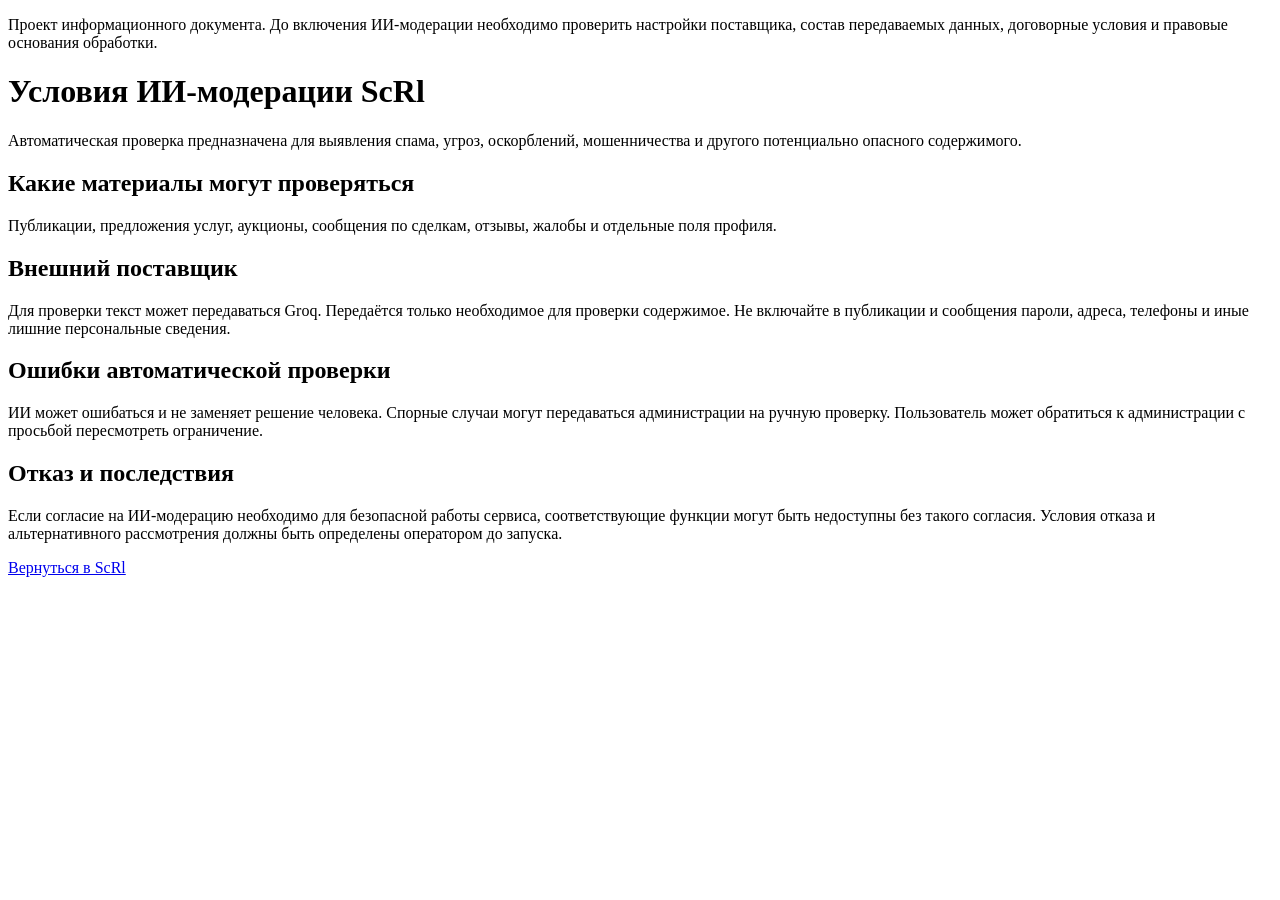
==== legal/ai-moderation.html @ 1f86ed13 "Add ScRl legal and consent information pages" ====
<!doctype html>
<html lang="ru"><head><meta charset="utf-8"><meta name="viewport" content="width=device-width,initial-scale=1"><title>ИИ-модерация ScRl</title><link rel="stylesheet" href="legal.css"></head><body><main><p class="notice">Проект информационного документа. До включения ИИ-модерации необходимо проверить настройки поставщика, состав передаваемых данных, договорные условия и правовые основания обработки.</p><h1>Условия ИИ-модерации ScRl</h1><p>Автоматическая проверка предназначена для выявления спама, угроз, оскорблений, мошенничества и другого потенциально опасного содержимого.</p><h2>Какие материалы могут проверяться</h2><p>Публикации, предложения услуг, аукционы, сообщения по сделкам, отзывы, жалобы и отдельные поля профиля.</p><h2>Внешний поставщик</h2><p>Для проверки текст может передаваться Groq. Передаётся только необходимое для проверки содержимое. Не включайте в публикации и сообщения пароли, адреса, телефоны и иные лишние персональные сведения.</p><h2>Ошибки автоматической проверки</h2><p>ИИ может ошибаться и не заменяет решение человека. Спорные случаи могут передаваться администрации на ручную проверку. Пользователь может обратиться к администрации с просьбой пересмотреть ограничение.</p><h2>Отказ и последствия</h2><p>Если согласие на ИИ-модерацию необходимо для безопасной работы сервиса, соответствующие функции могут быть недоступны без такого согласия. Условия отказа и альтернативного рассмотрения должны быть определены оператором до запуска.</p><p><a href="../index.html">Вернуться в ScRl</a></p></main></body></html>
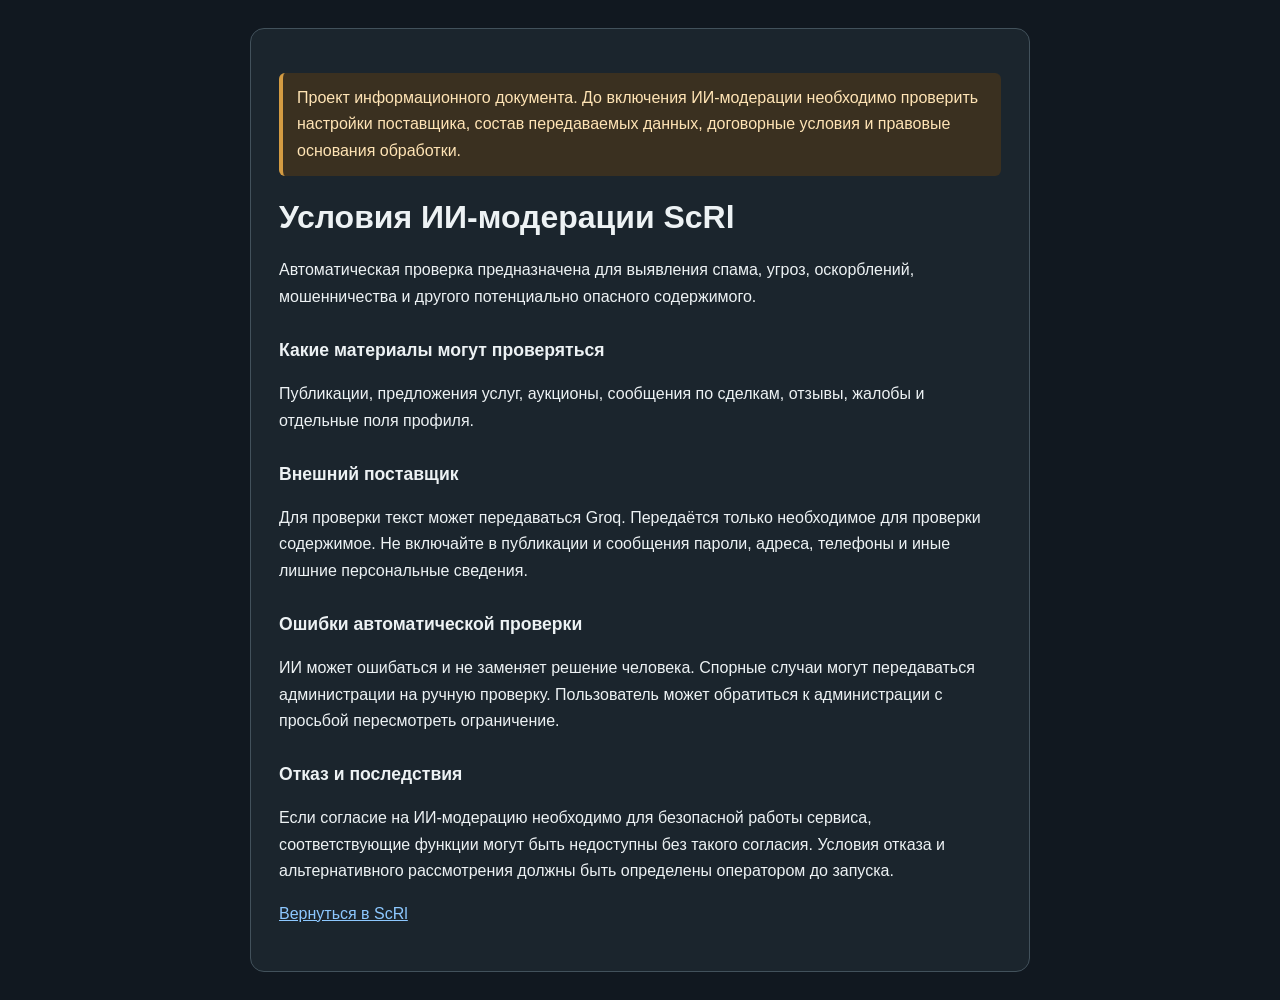
==== commit 9ae6e96a: "Улучшить доступность, безопасность и производительность фронтенда - CSP, referrer policy и мета-теги" ====
--- a/legal/ai-moderation.html
+++ b/legal/ai-moderation.html
@@ -1,2 +1,2 @@
 <!doctype html>
-<html lang="ru"><head><meta charset="utf-8"><meta name="viewport" content="width=device-width,initial-scale=1"><title>ИИ-модерация ScRl</title><link rel="stylesheet" href="legal.css"></head><body><main><p class="notice">Проект информационного документа. До включения ИИ-модерации необходимо проверить настройки поставщика, состав передаваемых данных, договорные условия и правовые основания обработки.</p><h1>Условия ИИ-модерации ScRl</h1><p>Автоматическая проверка предназначена для выявления спама, угроз, оскорблений, мошенничества и другого потенциально опасного содержимого.</p><h2>Какие материалы могут проверяться</h2><p>Публикации, предложения услуг, аукционы, сообщения по сделкам, отзывы, жалобы и отдельные поля профиля.</p><h2>Внешний поставщик</h2><p>Для проверки текст может передаваться Groq. Передаётся только необходимое для проверки содержимое. Не включайте в публикации и сообщения пароли, адреса, телефоны и иные лишние персональные сведения.</p><h2>Ошибки автоматической проверки</h2><p>ИИ может ошибаться и не заменяет решение человека. Спорные случаи могут передаваться администрации на ручную проверку. Пользователь может обратиться к администрации с просьбой пересмотреть ограничение.</p><h2>Отказ и последствия</h2><p>Если согласие на ИИ-модерацию необходимо для безопасной работы сервиса, соответствующие функции могут быть недоступны без такого согласия. Условия отказа и альтернативного рассмотрения должны быть определены оператором до запуска.</p><p><a href="../index.html">Вернуться в ScRl</a></p></main></body></html>+<html lang="ru"><head><meta charset="utf-8"><meta http-equiv="Content-Security-Policy" content="default-src 'self'; base-uri 'self'; object-src 'none'; style-src 'self'; img-src 'self' data:; form-action 'self'; frame-src 'none'"><meta name="referrer" content="strict-origin-when-cross-origin"><meta name="viewport" content="width=device-width,initial-scale=1"><title>ИИ-модерация ScRl</title><link rel="stylesheet" href="legal.css"></head><body><main><p class="notice">Проект информационного документа. До включения ИИ-модерации необходимо проверить настройки поставщика, состав передаваемых данных, договорные условия и правовые основания обработки.</p><h1>Условия ИИ-модерации ScRl</h1><p>Автоматическая проверка предназначена для выявления спама, угроз, оскорблений, мошенничества и другого потенциально опасного содержимого.</p><h2>Какие материалы могут проверяться</h2><p>Публикации, предложения услуг, аукционы, сообщения по сделкам, отзывы, жалобы и отдельные поля профиля.</p><h2>Внешний поставщик</h2><p>Для проверки текст может передаваться Groq. Передаётся только необходимое для проверки содержимое. Не включайте в публикации и сообщения пароли, адреса, телефоны и иные лишние персональные сведения.</p><h2>Ошибки автоматической проверки</h2><p>ИИ может ошибаться и не заменяет решение человека. Спорные случаи могут передаваться администрации на ручную проверку. Пользователь может обратиться к администрации с просьбой пересмотреть ограничение.</p><h2>Отказ и последствия</h2><p>Если согласие на ИИ-модерацию необходимо для безопасной работы сервиса, соответствующие функции могут быть недоступны без такого согласия. Условия отказа и альтернативного рассмотрения должны быть определены оператором до запуска.</p><p><a href="../index.html">Вернуться в ScRl</a></p></main></body></html>
--- a/legal/legal.css
+++ b/legal/legal.css
@@ -0,0 +1 @@
+:root{color-scheme:light dark;font-family:Inter,Arial,sans-serif}*{box-sizing:border-box}body{margin:0;padding:28px 16px;background:#111820;color:#edf2f4;line-height:1.65}main{max-width:780px;margin:auto;padding:28px;border:1px solid #42515b;border-radius:14px;background:#1b252d}h1{line-height:1.2}h2{margin-top:26px;font-size:1.1rem}.notice{padding:12px 14px;border-left:4px solid #d39b42;background:#3a3020;color:#ffe4b5;border-radius:6px}a{color:#8dc8ff}li{margin:8px 0}@media(max-width:560px){main{padding:18px}}
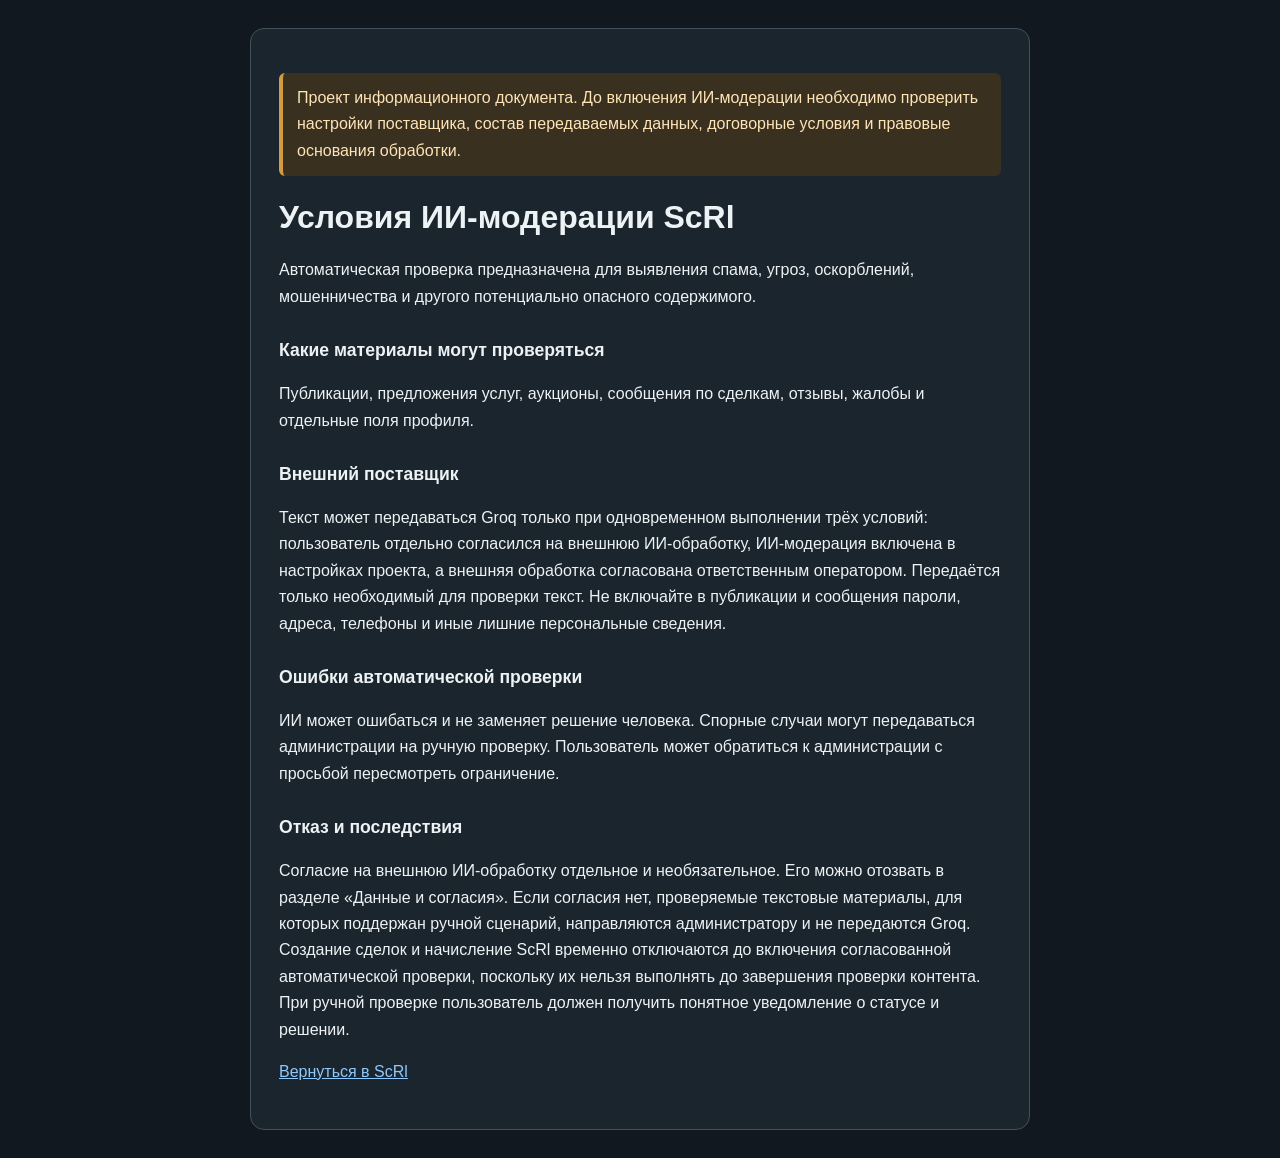
==== commit 3d866552: "Document optional external AI processing and manual review fallback" ====
--- a/legal/ai-moderation.html
+++ b/legal/ai-moderation.html
@@ -1,2 +1,2 @@
 <!doctype html>
-<html lang="ru"><head><meta charset="utf-8"><meta http-equiv="Content-Security-Policy" content="default-src 'self'; base-uri 'self'; object-src 'none'; style-src 'self'; img-src 'self' data:; form-action 'self'; frame-src 'none'"><meta name="referrer" content="strict-origin-when-cross-origin"><meta name="viewport" content="width=device-width,initial-scale=1"><title>ИИ-модерация ScRl</title><link rel="stylesheet" href="legal.css"></head><body><main><p class="notice">Проект информационного документа. До включения ИИ-модерации необходимо проверить настройки поставщика, состав передаваемых данных, договорные условия и правовые основания обработки.</p><h1>Условия ИИ-модерации ScRl</h1><p>Автоматическая проверка предназначена для выявления спама, угроз, оскорблений, мошенничества и другого потенциально опасного содержимого.</p><h2>Какие материалы могут проверяться</h2><p>Публикации, предложения услуг, аукционы, сообщения по сделкам, отзывы, жалобы и отдельные поля профиля.</p><h2>Внешний поставщик</h2><p>Для проверки текст может передаваться Groq. Передаётся только необходимое для проверки содержимое. Не включайте в публикации и сообщения пароли, адреса, телефоны и иные лишние персональные сведения.</p><h2>Ошибки автоматической проверки</h2><p>ИИ может ошибаться и не заменяет решение человека. Спорные случаи могут передаваться администрации на ручную проверку. Пользователь может обратиться к администрации с просьбой пересмотреть ограничение.</p><h2>Отказ и последствия</h2><p>Если согласие на ИИ-модерацию необходимо для безопасной работы сервиса, соответствующие функции могут быть недоступны без такого согласия. Условия отказа и альтернативного рассмотрения должны быть определены оператором до запуска.</p><p><a href="../index.html">Вернуться в ScRl</a></p></main></body></html>+<html lang="ru"><head><meta charset="utf-8"><meta http-equiv="Content-Security-Policy" content="default-src 'self'; base-uri 'self'; object-src 'none'; style-src 'self'; img-src 'self' data:; form-action 'self'; frame-src 'none'"><meta name="referrer" content="strict-origin-when-cross-origin"><meta name="viewport" content="width=device-width,initial-scale=1"><title>ИИ-модерация ScRl</title><link rel="stylesheet" href="legal.css"></head><body><main><p class="notice">Проект информационного документа. До включения ИИ-модерации необходимо проверить настройки поставщика, состав передаваемых данных, договорные условия и правовые основания обработки.</p><h1>Условия ИИ-модерации ScRl</h1><p>Автоматическая проверка предназначена для выявления спама, угроз, оскорблений, мошенничества и другого потенциально опасного содержимого.</p><h2>Какие материалы могут проверяться</h2><p>Публикации, предложения услуг, аукционы, сообщения по сделкам, отзывы, жалобы и отдельные поля профиля.</p><h2>Внешний поставщик</h2><p>Текст может передаваться Groq только при одновременном выполнении трёх условий: пользователь отдельно согласился на внешнюю ИИ-обработку, ИИ-модерация включена в настройках проекта, а внешняя обработка согласована ответственным оператором. Передаётся только необходимый для проверки текст. Не включайте в публикации и сообщения пароли, адреса, телефоны и иные лишние персональные сведения.</p><h2>Ошибки автоматической проверки</h2><p>ИИ может ошибаться и не заменяет решение человека. Спорные случаи могут передаваться администрации на ручную проверку. Пользователь может обратиться к администрации с просьбой пересмотреть ограничение.</p><h2>Отказ и последствия</h2><p>Согласие на внешнюю ИИ-обработку отдельное и необязательное. Его можно отозвать в разделе «Данные и согласия». Если согласия нет, проверяемые текстовые материалы, для которых поддержан ручной сценарий, направляются администратору и не передаются Groq. Создание сделок и начисление ScRl временно отключаются до включения согласованной автоматической проверки, поскольку их нельзя выполнять до завершения проверки контента. При ручной проверке пользователь должен получить понятное уведомление о статусе и решении.</p><p><a href="../index.html">Вернуться в ScRl</a></p></main></body></html>
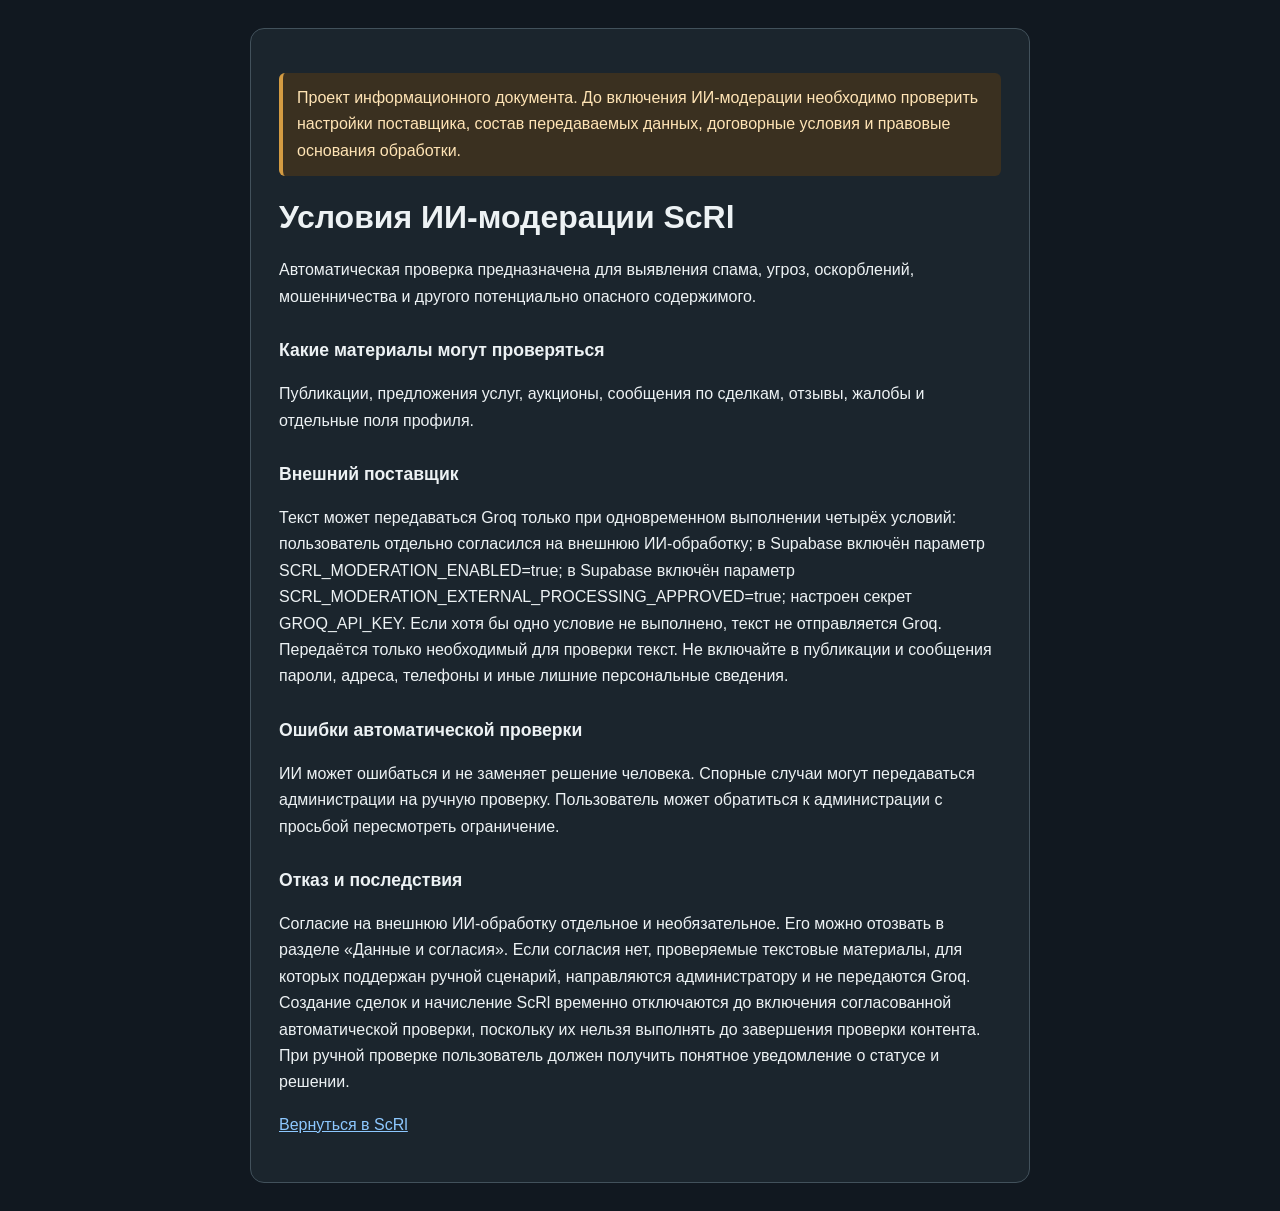
==== commit 633c3882: "Clarify separate AI consent and align copy/tests" ====
--- a/legal/ai-moderation.html
+++ b/legal/ai-moderation.html
@@ -1,2 +1,2 @@
 <!doctype html>
-<html lang="ru"><head><meta charset="utf-8"><meta http-equiv="Content-Security-Policy" content="default-src 'self'; base-uri 'self'; object-src 'none'; style-src 'self'; img-src 'self' data:; form-action 'self'; frame-src 'none'"><meta name="referrer" content="strict-origin-when-cross-origin"><meta name="viewport" content="width=device-width,initial-scale=1"><title>ИИ-модерация ScRl</title><link rel="stylesheet" href="legal.css"></head><body><main><p class="notice">Проект информационного документа. До включения ИИ-модерации необходимо проверить настройки поставщика, состав передаваемых данных, договорные условия и правовые основания обработки.</p><h1>Условия ИИ-модерации ScRl</h1><p>Автоматическая проверка предназначена для выявления спама, угроз, оскорблений, мошенничества и другого потенциально опасного содержимого.</p><h2>Какие материалы могут проверяться</h2><p>Публикации, предложения услуг, аукционы, сообщения по сделкам, отзывы, жалобы и отдельные поля профиля.</p><h2>Внешний поставщик</h2><p>Текст может передаваться Groq только при одновременном выполнении трёх условий: пользователь отдельно согласился на внешнюю ИИ-обработку, ИИ-модерация включена в настройках проекта, а внешняя обработка согласована ответственным оператором. Передаётся только необходимый для проверки текст. Не включайте в публикации и сообщения пароли, адреса, телефоны и иные лишние персональные сведения.</p><h2>Ошибки автоматической проверки</h2><p>ИИ может ошибаться и не заменяет решение человека. Спорные случаи могут передаваться администрации на ручную проверку. Пользователь может обратиться к администрации с просьбой пересмотреть ограничение.</p><h2>Отказ и последствия</h2><p>Согласие на внешнюю ИИ-обработку отдельное и необязательное. Его можно отозвать в разделе «Данные и согласия». Если согласия нет, проверяемые текстовые материалы, для которых поддержан ручной сценарий, направляются администратору и не передаются Groq. Создание сделок и начисление ScRl временно отключаются до включения согласованной автоматической проверки, поскольку их нельзя выполнять до завершения проверки контента. При ручной проверке пользователь должен получить понятное уведомление о статусе и решении.</p><p><a href="../index.html">Вернуться в ScRl</a></p></main></body></html>+<html lang="ru"><head><meta charset="utf-8"><meta http-equiv="Content-Security-Policy" content="default-src 'self'; base-uri 'self'; object-src 'none'; style-src 'self'; img-src 'self' data:; form-action 'self'; frame-src 'none'"><meta name="referrer" content="strict-origin-when-cross-origin"><meta name="viewport" content="width=device-width,initial-scale=1"><title>ИИ-модерация ScRl</title><link rel="stylesheet" href="legal.css"></head><body><main><p class="notice">Проект информационного документа. До включения ИИ-модерации необходимо проверить настройки поставщика, состав передаваемых данных, договорные условия и правовые основания обработки.</p><h1>Условия ИИ-модерации ScRl</h1><p>Автоматическая проверка предназначена для выявления спама, угроз, оскорблений, мошенничества и другого потенциально опасного содержимого.</p><h2>Какие материалы могут проверяться</h2><p>Публикации, предложения услуг, аукционы, сообщения по сделкам, отзывы, жалобы и отдельные поля профиля.</p><h2>Внешний поставщик</h2><p>Текст может передаваться Groq только при одновременном выполнении четырёх условий: пользователь отдельно согласился на внешнюю ИИ-обработку; в Supabase включён параметр SCRL_MODERATION_ENABLED=true; в Supabase включён параметр SCRL_MODERATION_EXTERNAL_PROCESSING_APPROVED=true; настроен секрет GROQ_API_KEY. Если хотя бы одно условие не выполнено, текст не отправляется Groq. Передаётся только необходимый для проверки текст. Не включайте в публикации и сообщения пароли, адреса, телефоны и иные лишние персональные сведения.</p><h2>Ошибки автоматической проверки</h2><p>ИИ может ошибаться и не заменяет решение человека. Спорные случаи могут передаваться администрации на ручную проверку. Пользователь может обратиться к администрации с просьбой пересмотреть ограничение.</p><h2>Отказ и последствия</h2><p>Согласие на внешнюю ИИ-обработку отдельное и необязательное. Его можно отозвать в разделе «Данные и согласия». Если согласия нет, проверяемые текстовые материалы, для которых поддержан ручной сценарий, направляются администратору и не передаются Groq. Создание сделок и начисление ScRl временно отключаются до включения согласованной автоматической проверки, поскольку их нельзя выполнять до завершения проверки контента. При ручной проверке пользователь должен получить понятное уведомление о статусе и решении.</p><p><a href="../index.html">Вернуться в ScRl</a></p></main></body></html>
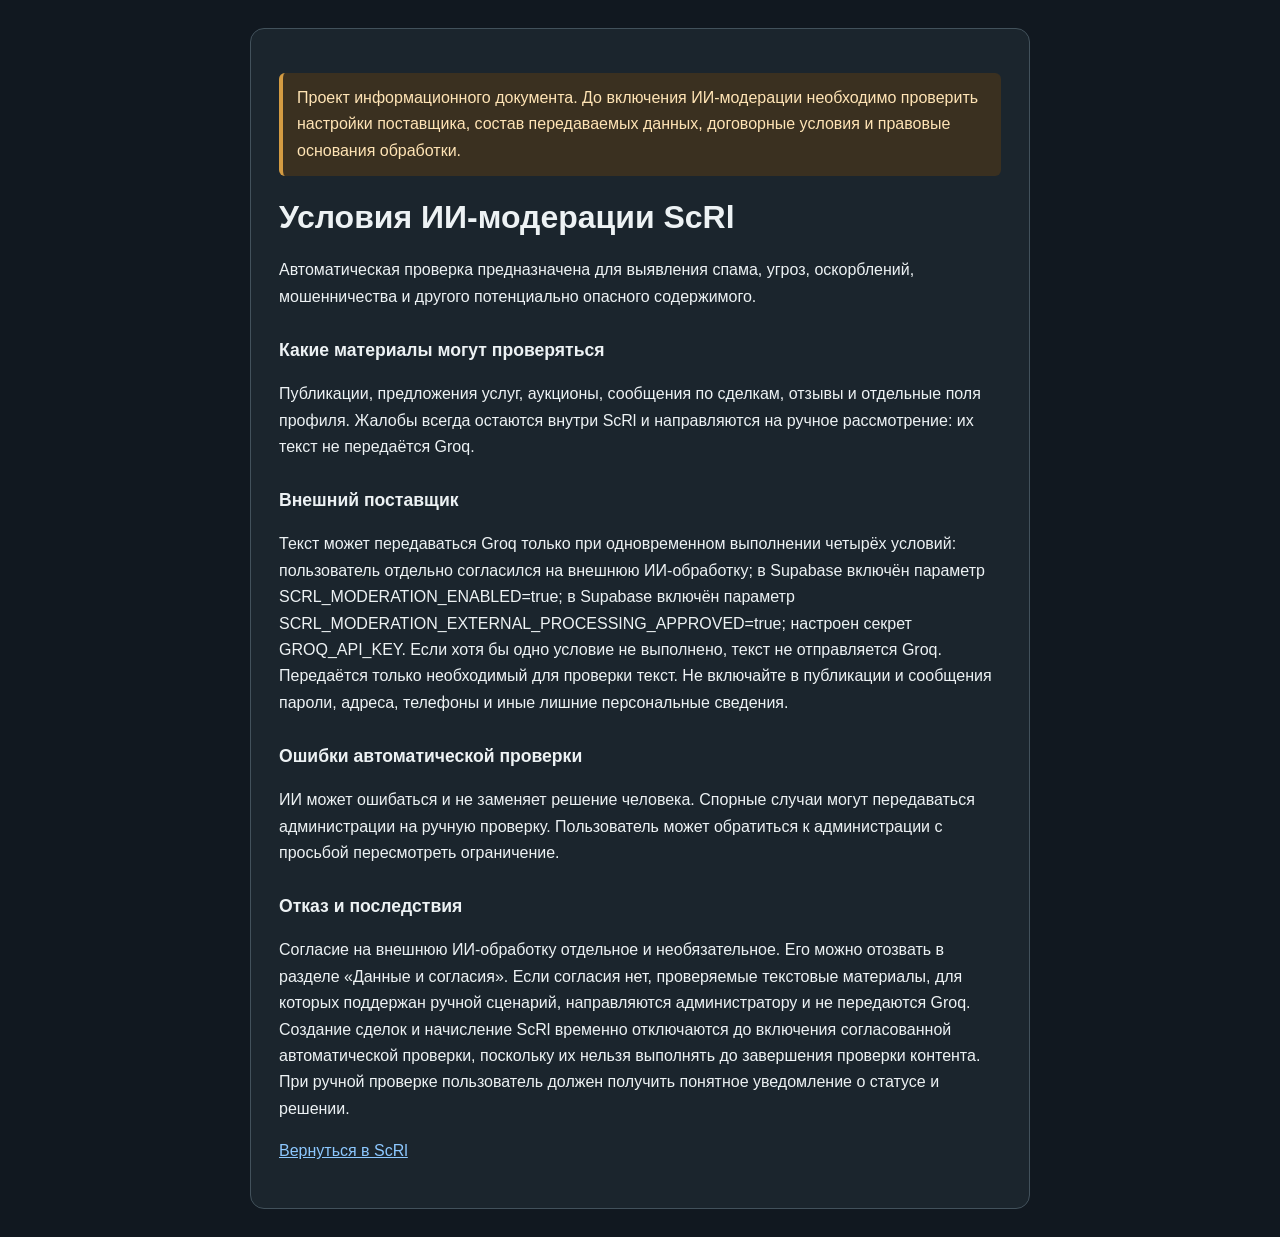
==== commit c51ab25b: "Test manual approval workflow and minimize external moderation data" ====
--- a/legal/ai-moderation.html
+++ b/legal/ai-moderation.html
@@ -1,2 +1,2 @@
 <!doctype html>
-<html lang="ru"><head><meta charset="utf-8"><meta http-equiv="Content-Security-Policy" content="default-src 'self'; base-uri 'self'; object-src 'none'; style-src 'self'; img-src 'self' data:; form-action 'self'; frame-src 'none'"><meta name="referrer" content="strict-origin-when-cross-origin"><meta name="viewport" content="width=device-width,initial-scale=1"><title>ИИ-модерация ScRl</title><link rel="stylesheet" href="legal.css"></head><body><main><p class="notice">Проект информационного документа. До включения ИИ-модерации необходимо проверить настройки поставщика, состав передаваемых данных, договорные условия и правовые основания обработки.</p><h1>Условия ИИ-модерации ScRl</h1><p>Автоматическая проверка предназначена для выявления спама, угроз, оскорблений, мошенничества и другого потенциально опасного содержимого.</p><h2>Какие материалы могут проверяться</h2><p>Публикации, предложения услуг, аукционы, сообщения по сделкам, отзывы, жалобы и отдельные поля профиля.</p><h2>Внешний поставщик</h2><p>Текст может передаваться Groq только при одновременном выполнении четырёх условий: пользователь отдельно согласился на внешнюю ИИ-обработку; в Supabase включён параметр SCRL_MODERATION_ENABLED=true; в Supabase включён параметр SCRL_MODERATION_EXTERNAL_PROCESSING_APPROVED=true; настроен секрет GROQ_API_KEY. Если хотя бы одно условие не выполнено, текст не отправляется Groq. Передаётся только необходимый для проверки текст. Не включайте в публикации и сообщения пароли, адреса, телефоны и иные лишние персональные сведения.</p><h2>Ошибки автоматической проверки</h2><p>ИИ может ошибаться и не заменяет решение человека. Спорные случаи могут передаваться администрации на ручную проверку. Пользователь может обратиться к администрации с просьбой пересмотреть ограничение.</p><h2>Отказ и последствия</h2><p>Согласие на внешнюю ИИ-обработку отдельное и необязательное. Его можно отозвать в разделе «Данные и согласия». Если согласия нет, проверяемые текстовые материалы, для которых поддержан ручной сценарий, направляются администратору и не передаются Groq. Создание сделок и начисление ScRl временно отключаются до включения согласованной автоматической проверки, поскольку их нельзя выполнять до завершения проверки контента. При ручной проверке пользователь должен получить понятное уведомление о статусе и решении.</p><p><a href="../index.html">Вернуться в ScRl</a></p></main></body></html>+<html lang="ru"><head><meta charset="utf-8"><meta http-equiv="Content-Security-Policy" content="default-src 'self'; base-uri 'self'; object-src 'none'; style-src 'self'; img-src 'self' data:; form-action 'self'; frame-src 'none'"><meta name="referrer" content="strict-origin-when-cross-origin"><meta name="viewport" content="width=device-width,initial-scale=1"><title>ИИ-модерация ScRl</title><link rel="stylesheet" href="legal.css"></head><body><main><p class="notice">Проект информационного документа. До включения ИИ-модерации необходимо проверить настройки поставщика, состав передаваемых данных, договорные условия и правовые основания обработки.</p><h1>Условия ИИ-модерации ScRl</h1><p>Автоматическая проверка предназначена для выявления спама, угроз, оскорблений, мошенничества и другого потенциально опасного содержимого.</p><h2>Какие материалы могут проверяться</h2><p>Публикации, предложения услуг, аукционы, сообщения по сделкам, отзывы и отдельные поля профиля. Жалобы всегда остаются внутри ScRl и направляются на ручное рассмотрение: их текст не передаётся Groq.</p><h2>Внешний поставщик</h2><p>Текст может передаваться Groq только при одновременном выполнении четырёх условий: пользователь отдельно согласился на внешнюю ИИ-обработку; в Supabase включён параметр SCRL_MODERATION_ENABLED=true; в Supabase включён параметр SCRL_MODERATION_EXTERNAL_PROCESSING_APPROVED=true; настроен секрет GROQ_API_KEY. Если хотя бы одно условие не выполнено, текст не отправляется Groq. Передаётся только необходимый для проверки текст. Не включайте в публикации и сообщения пароли, адреса, телефоны и иные лишние персональные сведения.</p><h2>Ошибки автоматической проверки</h2><p>ИИ может ошибаться и не заменяет решение человека. Спорные случаи могут передаваться администрации на ручную проверку. Пользователь может обратиться к администрации с просьбой пересмотреть ограничение.</p><h2>Отказ и последствия</h2><p>Согласие на внешнюю ИИ-обработку отдельное и необязательное. Его можно отозвать в разделе «Данные и согласия». Если согласия нет, проверяемые текстовые материалы, для которых поддержан ручной сценарий, направляются администратору и не передаются Groq. Создание сделок и начисление ScRl временно отключаются до включения согласованной автоматической проверки, поскольку их нельзя выполнять до завершения проверки контента. При ручной проверке пользователь должен получить понятное уведомление о статусе и решении.</p><p><a href="../index.html">Вернуться в ScRl</a></p></main></body></html>
